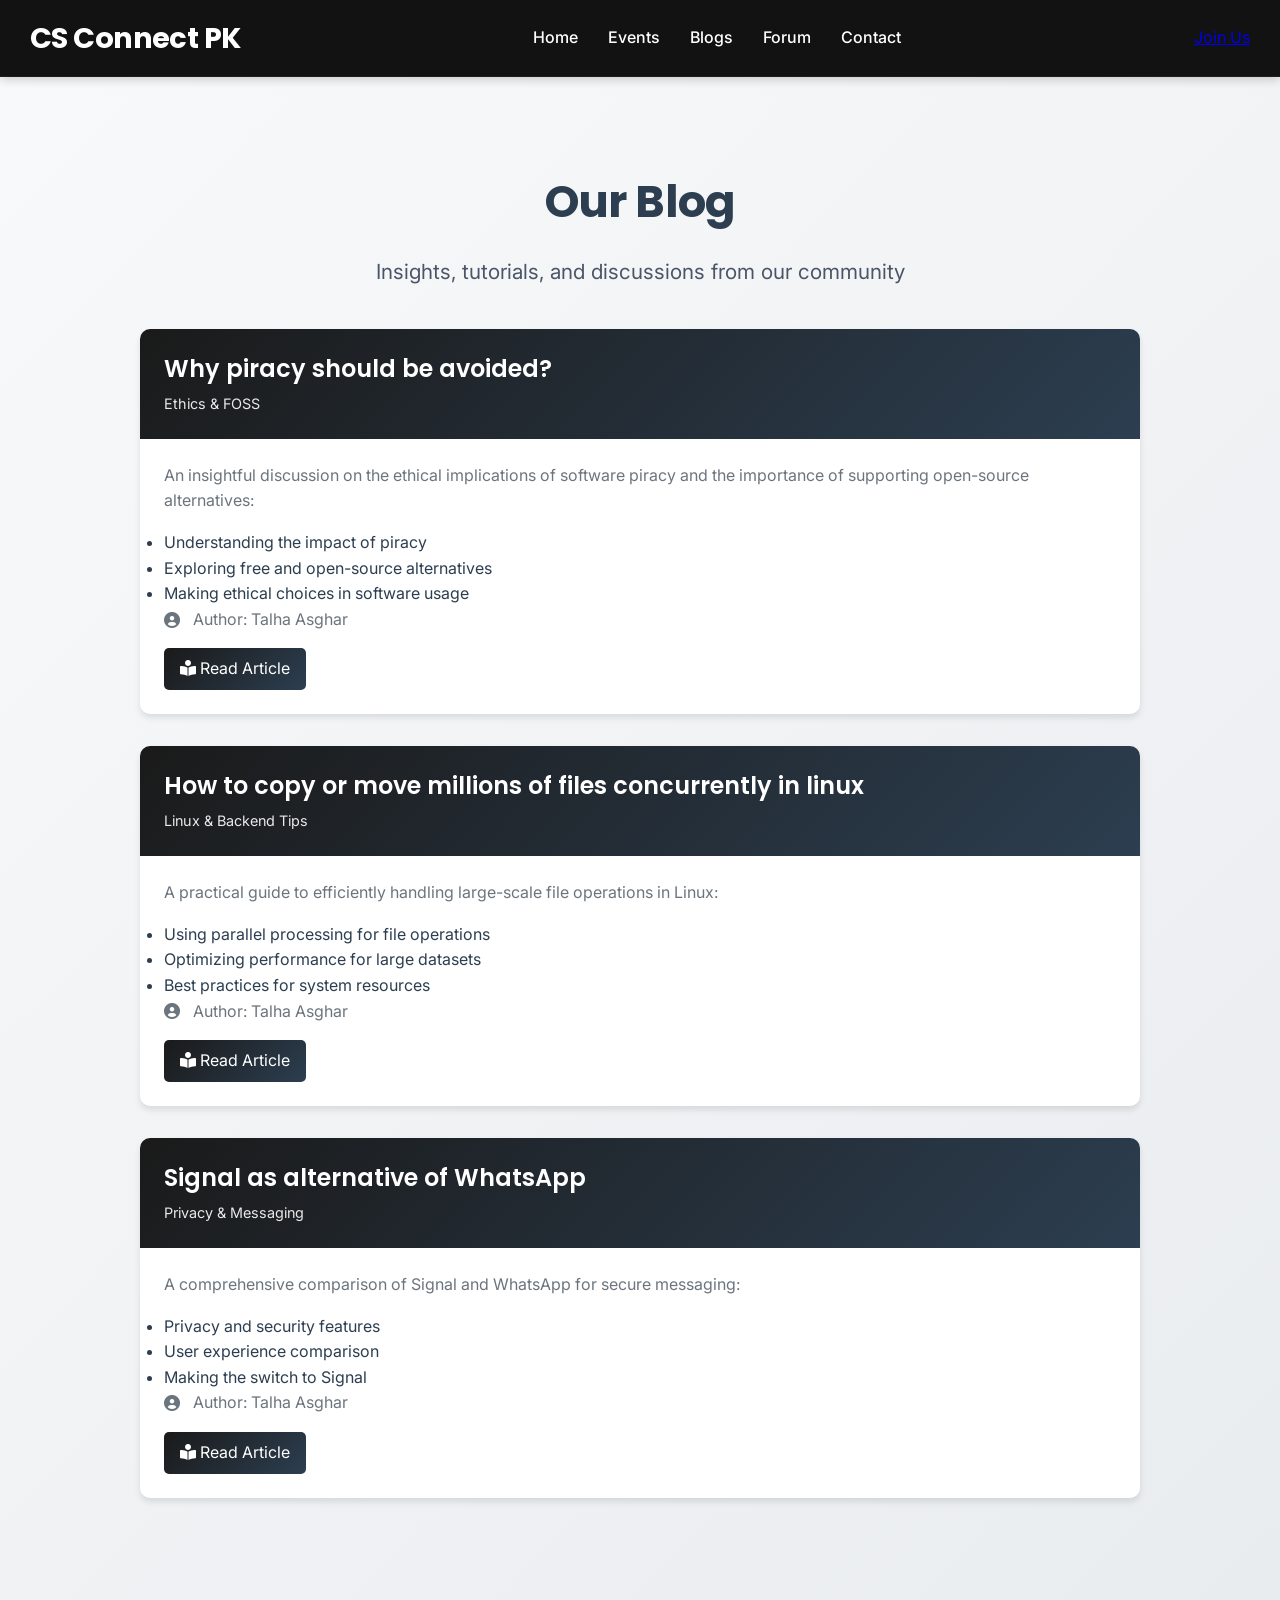
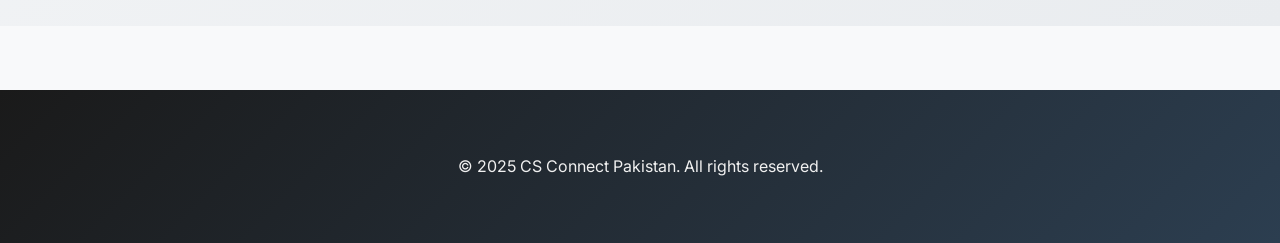
==== blogs.html @ b849b953 "Merge branch 'TahiraNawab123:main' into main" ====
<!DOCTYPE html>
<html lang="en">
<head>
    <meta charset="UTF-8">
    <meta name="viewport" content="width=device-width, initial-scale=1.0">
    <title>Blogs | csconnect.pk</title>
    <link rel="stylesheet" href="https://cdnjs.cloudflare.com/ajax/libs/font-awesome/6.0.0/css/all.min.css">
    <link href="https://fonts.googleapis.com/css2?family=Inter:wght@400;500;600;700&family=Poppins:wght@500;600;700&display=swap" rel="stylesheet">
    <style>
        :root {
            --primary-color: #3498db;
            --primary-dark: #2980b9;
            --text-dark: #2c3e50;
            --text-light: #4a5568;
            --bg-light: #f8f9fa;
            --bg-white: #ffffff;
            --card-bg: #f8f9fa;
            --text-secondary: #6c757d;
        }

        * {
            margin: 0;
            padding: 0;
            box-sizing: border-box;
        }

        body {
            font-family: 'Inter', -apple-system, BlinkMacSystemFont, 'Segoe UI', Roboto, sans-serif;
            line-height: 1.6;
            color: var(--text-dark);
            background: var(--bg-light);
        }

        h1, h2, h3, h4, h5, h6 {
            font-family: 'Poppins', sans-serif;
            font-weight: 600;
            line-height: 1.3;
            color: var(--text-dark);
        }

        .nav-link {
            color: white !important;
            text-decoration: none;
            font-size: 1em;
            font-weight: 500;
            transition: color 0.3s;
            position: relative;
        }

        .nav-link::after {
            content: '';
            position: absolute;
            bottom: -4px;
            left: 0;
            width: 0;
            height: 2px;
            background: #6c757d;
            transition: width 0.3s ease;
        }

        .nav-link:hover::after {
            width: 100%;
        }

        .blog-post {
            background: white;
            border-radius: 10px;
            overflow: hidden;
            box-shadow: 0 4px 6px rgba(0, 0, 0, 0.1);
            transition: transform 0.3s ease;
            margin-bottom: 2rem;
        }

        .blog-post:hover {
            transform: translateY(-5px);
        }

        .blog-post-header {
            background: linear-gradient(135deg, #1a1a1a, #2c3e50);
            padding: 1.5rem;
            color: white;
        }

        .blog-post-title {
            font-size: 1.5rem;
            margin-bottom: 0.5rem;
            color: white;
        }

        .blog-post-meta {
            font-size: 0.9rem;
            opacity: 0.9;
            color: white;
        }

        .blog-post-content {
            padding: 1.5rem;
        }

        .blog-post-excerpt {
            color: var(--text-secondary);
            margin-bottom: 1rem;
        }

        .read-more {
            display: inline-block;
            padding: 0.5rem 1rem;
            background: linear-gradient(135deg, #1a1a1a, #2c3e50);
            color: white;
            text-decoration: none;
            border-radius: 5px;
            transition: transform 0.3s ease;
        }

        .read-more:hover {
            transform: translateX(5px);
            color: white;
        }

        .section-title {
            font-size: 2.8em;
            margin-bottom: 1.5rem;
            color: var(--text-dark);
            font-weight: 700;
            letter-spacing: -0.02em;
            text-align: center;
        }

        .section-subtitle {
            font-size: 1.3em;
            color: var(--text-light);
            max-width: 800px;
            margin: 0 auto 2.5rem;
            text-align: center;
        }

        footer {
            background: linear-gradient(135deg, #1a1a1a 0%, #2c3e50 100%);
            color: #f0f0f0;
            padding: 4rem 2rem;
            margin-top: 4rem;
        }
    </style>
</head>
<body>
    <nav style="display: flex; justify-content: space-between; align-items: center; padding: 15px 30px; background-color: #121212; color: white; box-shadow: 0 2px 10px rgba(0, 0, 0, 0.2); position: sticky; top: 0; z-index: 1000; border-bottom: 1px solid rgba(255, 255, 255, 0.05);">
        <div style="font-size: 1.8em; font-weight: 700; font-family: 'Poppins', sans-serif; letter-spacing: -0.02em;">CS Connect PK</div>
        <ul style="list-style: none; display: flex; margin: 0; padding: 0; font-family: 'Inter', sans-serif;">
            <li style="margin: 0 15px;"><a href="index.html" class="nav-link">Home</a></li>
            <li style="margin: 0 15px;"><a href="events.html" class="nav-link">Events</a></li>
            <li style="margin: 0 15px;"><a href="blogs.html" class="nav-link">Blogs</a></li>
            <li style="margin: 0 15px;"><a href="index.html#forum" class="nav-link">Forum</a></li>
            <li style="margin: 0 15px;"><a href="index.html#footer" class="nav-link">Contact</a></li>
        </ul>
        <a href="index.html#join" class="btn btn-primary">Join Us</a>
    </nav>

    <section style="padding: 6rem 2rem; background: linear-gradient(135deg, #f8f9fa 0%, #e9ecef 100%);">
        <div style="max-width: 1000px; margin: 0 auto;">
            <h2 class="section-title">Our Blog</h2>
            <p class="section-subtitle">Insights, tutorials, and discussions from our community</p>

            <!-- Blog Posts -->
            <div class="blog-post">
                <div class="blog-post-header">
                    <h4 class="blog-post-title">Why piracy should be avoided?</h4>
                    <p class="blog-post-meta">Ethics & FOSS</p>
                </div>
                <div class="blog-post-content">
                    <p class="blog-post-excerpt">An insightful discussion on the ethical implications of software piracy and the importance of supporting open-source alternatives:</p>
                    <ul>
                        <li>Understanding the impact of piracy</li>
                        <li>Exploring free and open-source alternatives</li>
                        <li>Making ethical choices in software usage</li>
                    </ul>
                    <div style="display: flex; align-items: center; gap: 0.8rem; margin-bottom: 1rem; color: var(--text-secondary);">
                        <i class="fas fa-user-circle"></i>
                        <span>Author: Talha Asghar</span>
                    </div>
                    <a href="#" class="read-more">
                        <i class="fas fa-book-reader"></i>
                        Read Article
                    </a>
                </div>
            </div>

            <div class="blog-post">
                <div class="blog-post-header">
                    <h4 class="blog-post-title">How to copy or move millions of files concurrently in linux</h4>
                    <p class="blog-post-meta">Linux & Backend Tips</p>
                </div>
                <div class="blog-post-content">
                    <p class="blog-post-excerpt">A practical guide to efficiently handling large-scale file operations in Linux:</p>
                    <ul>
                        <li>Using parallel processing for file operations</li>
                        <li>Optimizing performance for large datasets</li>
                        <li>Best practices for system resources</li>
                    </ul>
                    <div style="display: flex; align-items: center; gap: 0.8rem; margin-bottom: 1rem; color: var(--text-secondary);">
                        <i class="fas fa-user-circle"></i>
                        <span>Author: Talha Asghar</span>
                    </div>
                    <a href="#" class="read-more">
                        <i class="fas fa-book-reader"></i>
                        Read Article
                    </a>
                </div>
            </div>

            <div class="blog-post">
                <div class="blog-post-header">
                    <h4 class="blog-post-title">Signal as alternative of WhatsApp</h4>
                    <p class="blog-post-meta">Privacy & Messaging</p>
                </div>
                <div class="blog-post-content">
                    <p class="blog-post-excerpt">A comprehensive comparison of Signal and WhatsApp for secure messaging:</p>
                    <ul>
                        <li>Privacy and security features</li>
                        <li>User experience comparison</li>
                        <li>Making the switch to Signal</li>
                    </ul>
                    <div style="display: flex; align-items: center; gap: 0.8rem; margin-bottom: 1rem; color: var(--text-secondary);">
                        <i class="fas fa-user-circle"></i>
                        <span>Author: Talha Asghar</span>
                    </div>
                    <a href="#" class="read-more">
                        <i class="fas fa-book-reader"></i>
                        Read Article
                    </a>
                </div>
            </div>
        </div>
    </section>

    <footer>
        <div style="max-width: 1200px; margin: 0 auto; text-align: center;">
            <p>&copy; 2025 CS Connect Pakistan. All rights reserved.</p>
        </div>
    </footer>
</body>
</html>
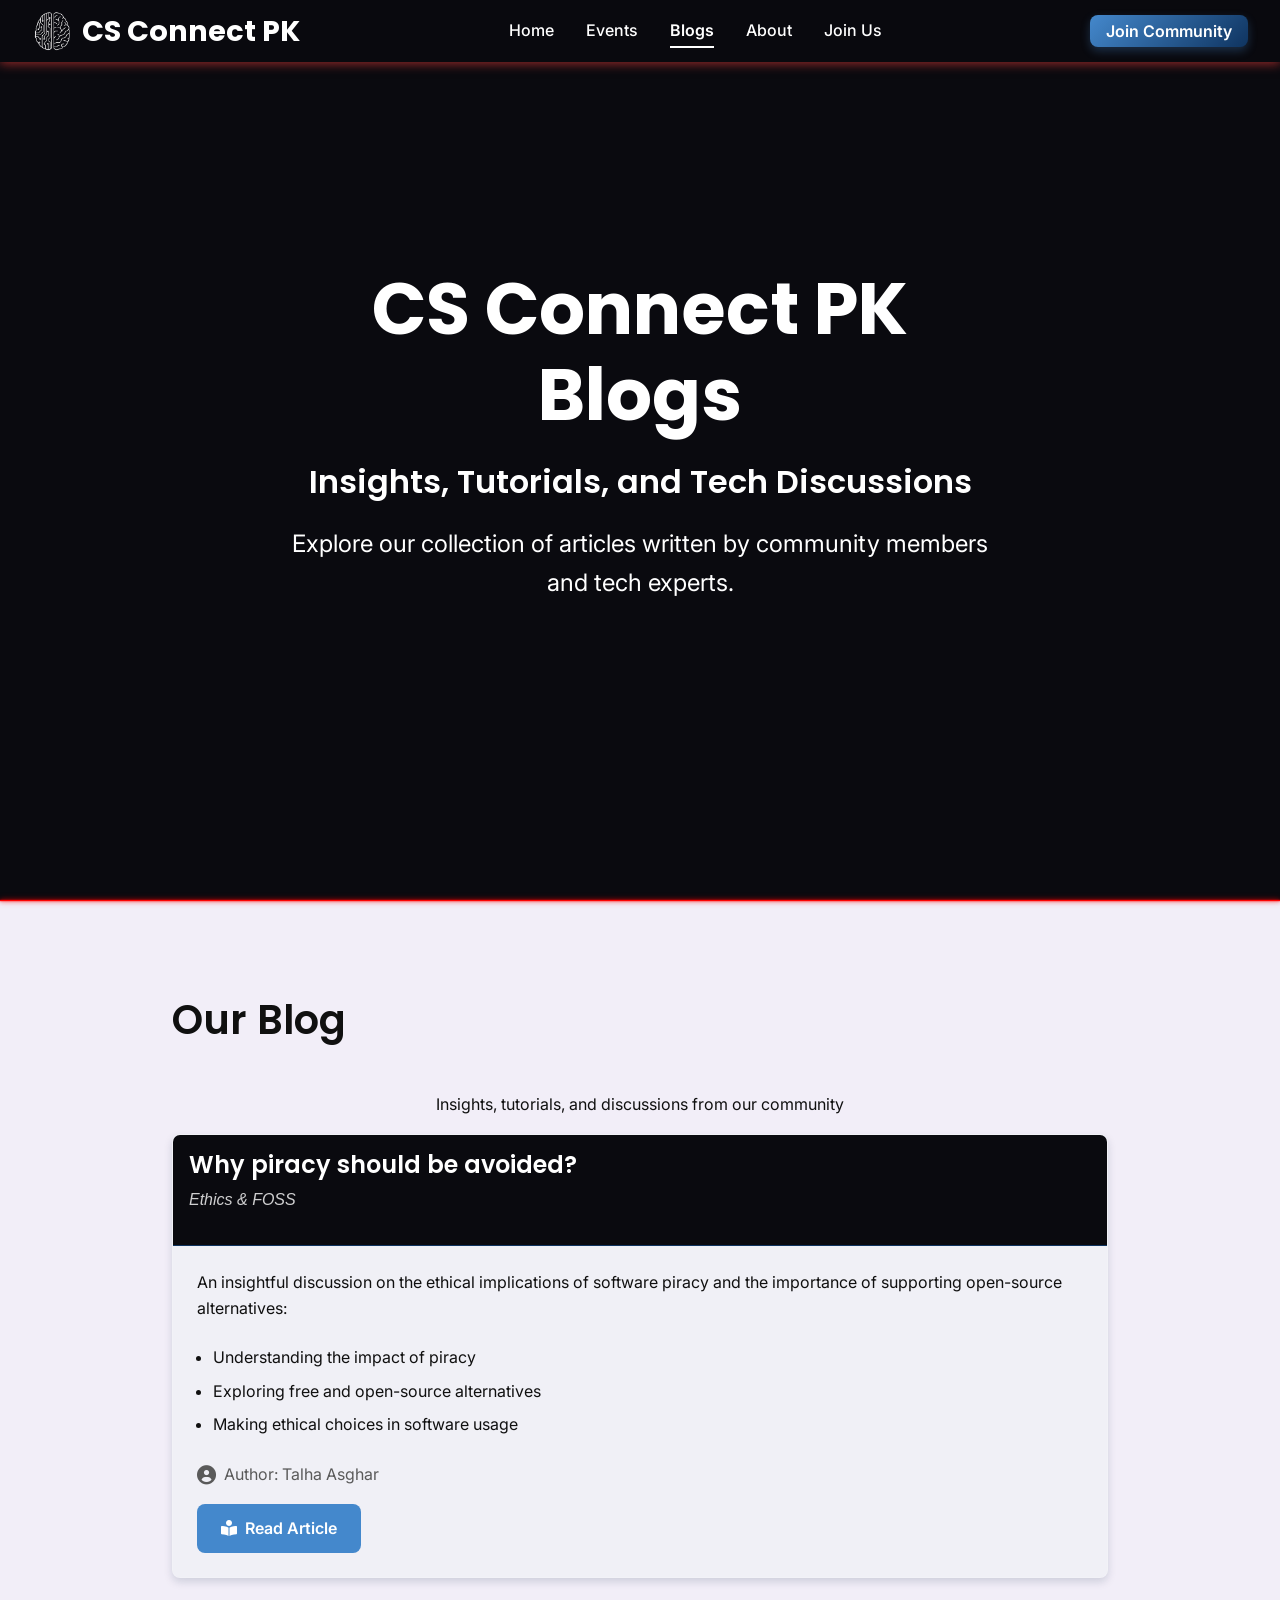
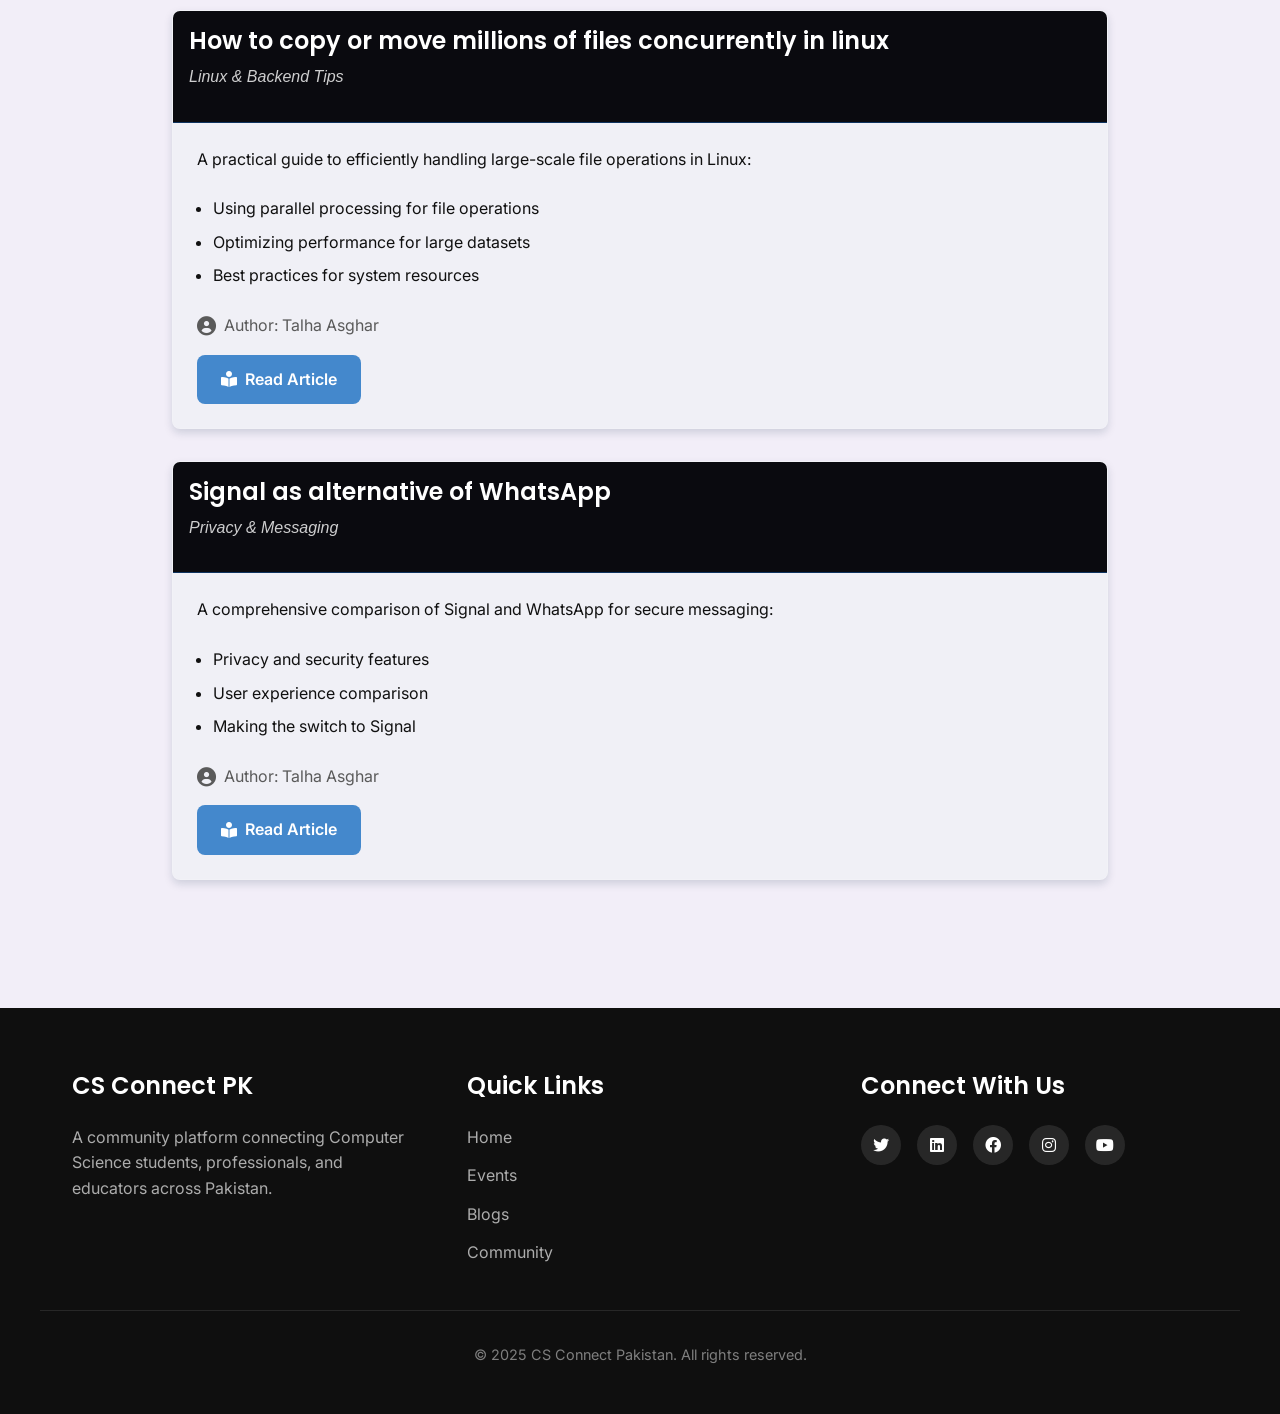
==== commit 005df25d: "Merge pull request #7 from higgsboson909/main Fix navbar styling" ====
--- a/blogs.html
+++ b/blogs.html
@@ -3,239 +3,171 @@
 <head>
     <meta charset="UTF-8">
     <meta name="viewport" content="width=device-width, initial-scale=1.0">
-    <title>Blogs | csconnect.pk</title>
+    <title>CS Connect PK - Blogs</title>
     <link rel="stylesheet" href="https://cdnjs.cloudflare.com/ajax/libs/font-awesome/6.0.0/css/all.min.css">
     <link href="https://fonts.googleapis.com/css2?family=Inter:wght@400;500;600;700&family=Poppins:wght@500;600;700&display=swap" rel="stylesheet">
-    <style>
-        :root {
-            --primary-color: #3498db;
-            --primary-dark: #2980b9;
-            --text-dark: #2c3e50;
-            --text-light: #4a5568;
-            --bg-light: #f8f9fa;
-            --bg-white: #ffffff;
-            --card-bg: #f8f9fa;
-            --text-secondary: #6c757d;
-        }
-
-        * {
-            margin: 0;
-            padding: 0;
-            box-sizing: border-box;
-        }
-
-        body {
-            font-family: 'Inter', -apple-system, BlinkMacSystemFont, 'Segoe UI', Roboto, sans-serif;
-            line-height: 1.6;
-            color: var(--text-dark);
-            background: var(--bg-light);
-        }
-
-        h1, h2, h3, h4, h5, h6 {
-            font-family: 'Poppins', sans-serif;
-            font-weight: 600;
-            line-height: 1.3;
-            color: var(--text-dark);
-        }
-
-        .nav-link {
-            color: white !important;
-            text-decoration: none;
-            font-size: 1em;
-            font-weight: 500;
-            transition: color 0.3s;
-            position: relative;
-        }
-
-        .nav-link::after {
-            content: '';
-            position: absolute;
-            bottom: -4px;
-            left: 0;
-            width: 0;
-            height: 2px;
-            background: #6c757d;
-            transition: width 0.3s ease;
-        }
-
-        .nav-link:hover::after {
-            width: 100%;
-        }
-
-        .blog-post {
-            background: white;
-            border-radius: 10px;
-            overflow: hidden;
-            box-shadow: 0 4px 6px rgba(0, 0, 0, 0.1);
-            transition: transform 0.3s ease;
-            margin-bottom: 2rem;
-        }
-
-        .blog-post:hover {
-            transform: translateY(-5px);
-        }
-
-        .blog-post-header {
-            background: linear-gradient(135deg, #1a1a1a, #2c3e50);
-            padding: 1.5rem;
-            color: white;
-        }
-
-        .blog-post-title {
-            font-size: 1.5rem;
-            margin-bottom: 0.5rem;
-            color: white;
-        }
-
-        .blog-post-meta {
-            font-size: 0.9rem;
-            opacity: 0.9;
-            color: white;
-        }
-
-        .blog-post-content {
-            padding: 1.5rem;
-        }
-
-        .blog-post-excerpt {
-            color: var(--text-secondary);
-            margin-bottom: 1rem;
-        }
-
-        .read-more {
-            display: inline-block;
-            padding: 0.5rem 1rem;
-            background: linear-gradient(135deg, #1a1a1a, #2c3e50);
-            color: white;
-            text-decoration: none;
-            border-radius: 5px;
-            transition: transform 0.3s ease;
-        }
-
-        .read-more:hover {
-            transform: translateX(5px);
-            color: white;
-        }
-
-        .section-title {
-            font-size: 2.8em;
-            margin-bottom: 1.5rem;
-            color: var(--text-dark);
-            font-weight: 700;
-            letter-spacing: -0.02em;
-            text-align: center;
-        }
-
-        .section-subtitle {
-            font-size: 1.3em;
-            color: var(--text-light);
-            max-width: 800px;
-            margin: 0 auto 2.5rem;
-            text-align: center;
-        }
-
-        footer {
-            background: linear-gradient(135deg, #1a1a1a 0%, #2c3e50 100%);
-            color: #f0f0f0;
-            padding: 4rem 2rem;
-            margin-top: 4rem;
-        }
-    </style>
+    <link rel="stylesheet" href="style.css">
+    <link rel="stylesheet" href="mesh-gradient.css">
+    <link rel="stylesheet" href="disco-lights.css">
+    <link rel="icon" href="./images/favicon.svg" type="image/svg+xml" sizes="256x256">
 </head>
 <body>
-    <nav style="display: flex; justify-content: space-between; align-items: center; padding: 15px 30px; background-color: #121212; color: white; box-shadow: 0 2px 10px rgba(0, 0, 0, 0.2); position: sticky; top: 0; z-index: 1000; border-bottom: 1px solid rgba(255, 255, 255, 0.05);">
-        <div style="font-size: 1.8em; font-weight: 700; font-family: 'Poppins', sans-serif; letter-spacing: -0.02em;">CS Connect PK</div>
-        <ul style="list-style: none; display: flex; margin: 0; padding: 0; font-family: 'Inter', sans-serif;">
-            <li style="margin: 0 15px;"><a href="index.html" class="nav-link">Home</a></li>
-            <li style="margin: 0 15px;"><a href="events.html" class="nav-link">Events</a></li>
-            <li style="margin: 0 15px;"><a href="blogs.html" class="nav-link">Blogs</a></li>
-            <li style="margin: 0 15px;"><a href="index.html#forum" class="nav-link">Forum</a></li>
-            <li style="margin: 0 15px;"><a href="index.html#footer" class="nav-link">Contact</a></li>
+    <nav>
+
+        <div class="logo-container">
+            <!-- Community Logo -->
+            <a href="index.html">
+                <img src="./images/logo.png" alt="CS Connect Logo" class="navbar-logo">
+            </a>
+            <!-- Community Name -->
+            <a href="index.html" class="site-title">CS Connect PK</a>
+        </div>
+        <ul>
+            <li><a href="index.html" class="nav-link">Home</a></li>
+            <li><a href="events.html" class="nav-link">Events</a></li>
+            <li><a href="blogs.html" class="nav-link active">Blogs</a></li>
+            <li><a href="index.html#about" class="nav-link scroll-link">About</a></li>
+            <li><a href="index.html#join" class="nav-link scroll-link">Join Us</a></li>
         </ul>
-        <a href="index.html#join" class="btn btn-primary">Join Us</a>
+        <a href="index.html#join" class="btn-primary scroll-link">Join Community</a>
+        <div class="mobile-toggle" aria-label="Toggle navigation menu" role="button" tabindex="0">
+            <div class="bar"></div>
+            <div class="bar"></div>
+            <div class="bar"></div>
+        </div>
     </nav>
+    
+    <div class="mobile-menu">
+        <ul>
+            <li><a href="index.html" class="nav-link">Home</a></li>
+            <li><a href="events.html" class="nav-link">Events</a></li>
+            <li><a href="blogs.html" class="nav-link active">Blogs</a></li>
+            <li><a href="index.html#about" class="nav-link scroll-link">About</a></li>
+            <li><a href="index.html#join" class="nav-link scroll-link">Join Us</a></li>
+        </ul>
+        <a href="index.html#join" class="btn-primary scroll-link">Join Community</a>
+    </div>
 
-    <section style="padding: 6rem 2rem; background: linear-gradient(135deg, #f8f9fa 0%, #e9ecef 100%);">
-        <div style="max-width: 1000px; margin: 0 auto;">
-            <h2 class="section-title">Our Blog</h2>
-            <p class="section-subtitle">Insights, tutorials, and discussions from our community</p>
+    <header class="hero animated-bg-container">
+        <div class="hero-content animated-content">
+            <h1 class="hero-title">CS Connect PK Blogs</h1>
+            <h2 class="hero-subtitle">Insights, Tutorials, and Tech Discussions</h2>
+            <p class="hero-text">Explore our collection of articles written by community members and tech experts.</p>
+        </div>
+    </header>
 
-            <!-- Blog Posts -->
-            <div class="blog-post">
-                <div class="blog-post-header">
-                    <h4 class="blog-post-title">Why piracy should be avoided?</h4>
-                    <p class="blog-post-meta">Ethics & FOSS</p>
+    <main>
+        <section class="blog-section">
+            <div class="section-container">
+                <h2 class="section-title text-center">Our Blog</h2>
+                <p class="section-subtitle text-center">Insights, tutorials, and discussions from our community</p>
+
+                <!-- Blog Posts -->
+                <div class="blog-post">
+                    <div class="blog-post-header">
+                        <h4 class="blog-post-title">Why piracy should be avoided?</h4>
+                        <p class="blog-post-meta">Ethics & FOSS</p>
+                    </div>
+                    <div class="blog-post-content">
+                        <p class="blog-post-excerpt">An insightful discussion on the ethical implications of software piracy and the importance of supporting open-source alternatives:</p>
+                        <ul>
+                            <li>Understanding the impact of piracy</li>
+                            <li>Exploring free and open-source alternatives</li>
+                            <li>Making ethical choices in software usage</li>
+                        </ul>
+                        <div class="blog-author">
+                            <i class="fas fa-user-circle"></i>
+                            <span>Author: Talha Asghar</span>
+                        </div>
+                        <a href="#" class="read-more">
+                            <i class="fas fa-book-reader"></i>
+                            Read Article
+                        </a>
+                    </div>
                 </div>
-                <div class="blog-post-content">
-                    <p class="blog-post-excerpt">An insightful discussion on the ethical implications of software piracy and the importance of supporting open-source alternatives:</p>
-                    <ul>
-                        <li>Understanding the impact of piracy</li>
-                        <li>Exploring free and open-source alternatives</li>
-                        <li>Making ethical choices in software usage</li>
-                    </ul>
-                    <div style="display: flex; align-items: center; gap: 0.8rem; margin-bottom: 1rem; color: var(--text-secondary);">
-                        <i class="fas fa-user-circle"></i>
-                        <span>Author: Talha Asghar</span>
+
+                <div class="blog-post">
+                    <div class="blog-post-header">
+                        <h4 class="blog-post-title">How to copy or move millions of files concurrently in linux</h4>
+                        <p class="blog-post-meta">Linux & Backend Tips</p>
                     </div>
-                    <a href="#" class="read-more">
-                        <i class="fas fa-book-reader"></i>
-                        Read Article
-                    </a>
+                    <div class="blog-post-content">
+                        <p class="blog-post-excerpt">A practical guide to efficiently handling large-scale file operations in Linux:</p>
+                        <ul>
+                            <li>Using parallel processing for file operations</li>
+                            <li>Optimizing performance for large datasets</li>
+                            <li>Best practices for system resources</li>
+                        </ul>
+                        <div class="blog-author">
+                            <i class="fas fa-user-circle"></i>
+                            <span>Author: Talha Asghar</span>
+                        </div>
+                        <a href="#" class="read-more">
+                            <i class="fas fa-book-reader"></i>
+                            Read Article
+                        </a>
+                    </div>
+                </div>
+
+                <div class="blog-post">
+                    <div class="blog-post-header">
+                        <h4 class="blog-post-title">Signal as alternative of WhatsApp</h4>
+                        <p class="blog-post-meta">Privacy & Messaging</p>
+                    </div>
+                    <div class="blog-post-content">
+                        <p class="blog-post-excerpt">A comprehensive comparison of Signal and WhatsApp for secure messaging:</p>
+                        <ul>
+                            <li>Privacy and security features</li>
+                            <li>User experience comparison</li>
+                            <li>Making the switch to Signal</li>
+                        </ul>
+                        <div class="blog-author">
+                            <i class="fas fa-user-circle"></i>
+                            <span>Author: Talha Asghar</span>
+                        </div>
+                        <a href="#" class="read-more">
+                            <i class="fas fa-book-reader"></i>
+                            Read Article
+                        </a>
+                    </div>
                 </div>
             </div>
-
-            <div class="blog-post">
-                <div class="blog-post-header">
-                    <h4 class="blog-post-title">How to copy or move millions of files concurrently in linux</h4>
-                    <p class="blog-post-meta">Linux & Backend Tips</p>
-                </div>
-                <div class="blog-post-content">
-                    <p class="blog-post-excerpt">A practical guide to efficiently handling large-scale file operations in Linux:</p>
-                    <ul>
-                        <li>Using parallel processing for file operations</li>
-                        <li>Optimizing performance for large datasets</li>
-                        <li>Best practices for system resources</li>
-                    </ul>
-                    <div style="display: flex; align-items: center; gap: 0.8rem; margin-bottom: 1rem; color: var(--text-secondary);">
-                        <i class="fas fa-user-circle"></i>
-                        <span>Author: Talha Asghar</span>
-                    </div>
-                    <a href="#" class="read-more">
-                        <i class="fas fa-book-reader"></i>
-                        Read Article
-                    </a>
-                </div>
+        </section>
+    </main>
+    
+    <footer id="footer">
+        <div class="footer-container">
+            <div class="footer-section">
+                <h3 class="footer-title">CS Connect PK</h3>
+                <p class="footer-text">A community platform connecting Computer Science students, professionals, and educators across Pakistan.</p>
             </div>
-
-            <div class="blog-post">
-                <div class="blog-post-header">
-                    <h4 class="blog-post-title">Signal as alternative of WhatsApp</h4>
-                    <p class="blog-post-meta">Privacy & Messaging</p>
-                </div>
-                <div class="blog-post-content">
-                    <p class="blog-post-excerpt">A comprehensive comparison of Signal and WhatsApp for secure messaging:</p>
-                    <ul>
-                        <li>Privacy and security features</li>
-                        <li>User experience comparison</li>
-                        <li>Making the switch to Signal</li>
-                    </ul>
-                    <div style="display: flex; align-items: center; gap: 0.8rem; margin-bottom: 1rem; color: var(--text-secondary);">
-                        <i class="fas fa-user-circle"></i>
-                        <span>Author: Talha Asghar</span>
-                    </div>
-                    <a href="#" class="read-more">
-                        <i class="fas fa-book-reader"></i>
-                        Read Article
-                    </a>
+            <div class="footer-section">
+                <h3 class="footer-title">Quick Links</h3>
+                <ul class="footer-links">
+                    <li><a href="index.html" class="footer-link">Home</a></li>
+                    <li><a href="events.html" class="footer-link">Events</a></li>
+                    <li><a href="blogs.html" class="footer-link">Blogs</a></li>
+                    <li><a href="#forum" class="footer-link">Community</a></li>
+                </ul>
+            </div>
+            <div class="footer-section">
+                <h3 class="footer-title">Connect With Us</h3>
+                <div class="social-links">
+                    <a href="https://twitter.com/csconnectpk" class="social-link"><i class="fab fa-twitter"></i></a>
+                    <a href="https://www.linkedin.com/company/csconnectpk" class="social-link"><i class="fab fa-linkedin"></i></a>
+                    <a href="https://www.facebook.com/csconnectpk" class="social-link"><i class="fab fa-facebook"></i></a>
+                    <a href="https://www.instagram.com/csconnectpk" class="social-link"><i class="fab fa-instagram"></i></a>
+                    <a href="https://www.youtube.com/csconnectpk" class="social-link"><i class="fab fa-youtube"></i></a>
                 </div>
             </div>
         </div>
-    </section>
-
-    <footer>
-        <div style="max-width: 1200px; margin: 0 auto; text-align: center;">
-            <p>&copy; 2025 CS Connect Pakistan. All rights reserved.</p>
+        <div class="footer-bottom">
+            <p class="copyright">&copy; 2025 CS Connect Pakistan. All rights reserved.</p>
         </div>
     </footer>
+
+    <script src="script.js"></script>
+    <script src="mesh-gradient.js"></script>
+    <script src="disco-lights.js"></script>
 </body>
-</html> +</html>
--- a/style.css
+++ b/style.css
@@ -0,0 +1,1192 @@
+/*
+=================================
+    CS Connect PK Main Stylesheet
+    Author: CS Connect PK Team
+    Version: 1.0
+=================================
+*/
+
+/* ===== CSS Variables ===== */
+:root {
+    /* Colors */
+    --primary: #4488cc;          /* Deep Dark Blue */
+    --primary-dark: #376ea1;     /* Darker Blue */
+    --secondary: #cb97f0;        /* Deep Purple */
+    --bg-dark: #534747;          /* Very Dark Grey */
+    --bg-darker: #121212;        /* Deeper dark background */
+    --bg-light: #f0f0f6;         /* Soft blue-tinted light grey - easier on the eyes */
+    --bg-white: #e8e8ee;         /* Off-white with slight blue tint to reduce eye strain */
+    --light-lavender-bg: #f2eef8; /* Softer lavender tint that's gentler on the eyes */
+    --nav-bg: #1a1a1a;           /* Dark navigation background */
+    --nav-footer-bg: #0f0f0f;    /* Very Dark Grey */
+    --text-light: #f0f0f0;       /* Light Grey/Off-White */
+    --text-dark: #101010;        /* Almost black text for readability */
+    --text-secondary: #5a5a5a;   /* Subtle grey for less important text */
+    --accent-blue: #4f8bc8;      /* Deep Dark Blue */
+    --accent-purple: #9e62ca;    /* Deep Purple */
+    --accent-pink: #8a56ac;      /* Lighter purple tone */
+    --accent-yellow: #002244;    /* Changed to dark blue */
+    --accent-orange: #387dbe;    /* Darker blue */
+    --accent-green: #a950e9;     /* Changed to purple */
+    --accent-gray: #535151;      /* Subtle grey */
+    --gradient-primary: linear-gradient(90deg, var(--primary) 0%, var(--secondary) 100%); /* Blue to Purple gradient */
+    --gradient-dark: linear-gradient(135deg, var(--bg-dark) 0%, var(--bg-darker) 100%);
+    --purple-gradient: linear-gradient(to right, #8140af, #053e76); /* Deep Purple to Dark Blue Gradient */
+    
+    /* Typography */
+    --font-primary: 'Inter', sans-serif;
+    --font-heading: 'Poppins', sans-serif;
+    
+    /* Spacing */
+    --spacing-xs: 0.5rem;
+    --spacing-sm: 1rem;
+    --spacing-md: 2rem;
+    --spacing-lg: 4rem;
+    --spacing-xl: 8rem;
+    
+    /* Borders */
+    --border-radius-sm: 0.25rem;
+    --border-radius-md: 0.5rem;
+    --border-radius-lg: 1rem;
+    --border-radius-xl: 2rem;
+    
+    /* Shadows */
+    --shadow-sm: 0 2px 4px rgba(0, 34, 68, 0.1);
+    --shadow-md: 0 4px 8px rgba(0, 34, 68, 0.15);
+    --shadow-lg: 0 8px 16px rgba(0, 34, 68, 0.2);
+    --shadow-xl: 0 16px 32px rgba(0, 34, 68, 0.25);
+}
+
+/* ===== Reset & Base Styles ===== */
+* {
+    margin: 0;
+    padding: 0;
+    box-sizing: border-box;
+}
+
+html {
+    scroll-behavior: smooth;
+}
+
+body {
+    font-family: var(--font-primary);
+    line-height: 1.6;
+    color: var(--text-dark);
+    background-color: var(--bg-light);
+    overflow-x: hidden;
+}
+
+img {
+    max-width: 100%;
+    height: auto;
+}
+
+ul, ol {
+    list-style: none;
+}
+
+a {
+    text-decoration: none;
+    color: inherit;
+    transition: color 0.3s ease;
+}
+
+/* ===== Typography ===== */
+h1, h2, h3, h4, h5, h6 {
+    font-family: var(--font-heading);
+    line-height: 1.2;
+    font-weight: 600;
+    margin-bottom: 1rem;
+}
+
+h1 {
+    font-size: 3rem;
+}
+
+h2 {
+    font-size: 2.5rem;
+}
+
+h3 {
+    font-size: 2rem;
+}
+
+h4 {
+    font-size: 1.5rem;
+}
+
+p {
+    margin-bottom: 1rem;
+}
+
+.text-center {
+    text-align: center;
+}
+
+/* ===== Buttons ===== */
+.btn-primary, .btn-secondary {
+    display: inline-flex;
+    align-items: center;
+    justify-content: center;
+    padding: 0.75rem 1.5rem;
+    border-radius: var(--border-radius-md);
+    font-weight: 600;
+    cursor: pointer;
+    transition: all 0.3s ease;
+    border: none;
+    gap: 0.5rem;
+    text-align: center;
+    line-height: 1;
+}
+
+.btn-primary {
+    background: linear-gradient(135deg, var(--primary) 0%, var(--accent-blue) 100%);
+    color: white;
+    border-radius: var(--border-radius-md);
+    box-shadow: 0 4px 10px rgba(68, 136, 204, 0.3);
+    position: relative;
+    overflow: hidden;
+    z-index: 1;
+}
+
+.btn-primary::before {
+    content: '';
+    position: absolute;
+    top: 0;
+    left: 0;
+    width: 100%;
+    height: 100%;
+    background: linear-gradient(135deg, var(--accent-blue) 0%, var(--secondary) 100%);
+    z-index: -1;
+    opacity: 0;
+    transition: opacity 0.3s ease;
+}
+
+.btn-primary:hover {
+    background: none;
+    transform: translateY(-3px);
+    box-shadow: 0 6px 15px rgba(68, 136, 204, 0.4);
+}
+
+.btn-primary:hover::before {
+    opacity: 1;
+}
+
+.btn-secondary {
+    background: transparent;
+    color: var(--primary);
+    border: 2px solid var(--primary);
+}
+
+.btn-secondary:hover {
+    background: rgba(5, 69, 134, 0.1);
+    transform: translateY(-2px);
+    box-shadow: 0 4px 12px rgba(0, 34, 68, 0.15);
+}
+
+/* ===== Layout ===== */
+.section-container {
+    max-width: 1200px;
+    margin: 0 auto;
+    padding: 0 var(--spacing-md);
+}
+
+section {
+    padding: var(--spacing-lg) 0;
+}
+
+/* ===== Navigation ===== */
+nav {
+    display: flex;
+    justify-content: space-between;
+    align-items: center;
+    padding: 0.5rem 2rem;
+    background-color: var(--nav-footer-bg);
+    position: fixed;
+    top: 0;
+    left: 0;
+    right: 0;
+    z-index: 1000;
+    box-shadow: 0 2px 10px rgba(156, 42, 42, 0.93);
+    transition: padding 0.3s ease, background-color 0.3s ease, box-shadow 0.3s ease;
+}
+
+nav.scrolled {
+    padding: 0.4rem 2rem;
+    background-color: rgba(26, 26, 26, 0.95);
+    box-shadow: 0 4px 20px rgba(0, 0, 0, 0.15);
+}
+
+/* Logo + Site Title Section */
+nav .logo-container {
+    display: flex;
+    align-items: center;
+}
+
+nav .navbar-logo {
+    height: 40px; /* Increased from 40px */
+    width: auto;
+    margin-right: 10px;
+    vertical-align: middle;
+    display: inline-block;
+}
+
+nav .site-title {
+    font-family: var(--font-heading);
+    font-weight: 700;
+    font-size: 1.8rem;
+    color: var(--text-light);
+    transition: all 0.3s ease;
+    display: inline-block;
+    vertical-align: middle;
+}
+
+nav a {
+    display: flex;
+    align-items: center;
+}
+
+nav ul {
+    display: flex;
+    gap: 2rem;
+}
+
+nav ul li a {
+    color: var(--text-light);
+    position: relative;
+    font-weight: 500;
+}
+
+nav ul li a.active {
+    font-weight: 600;
+}
+
+nav ul li a.active::after {
+    width: 100%;
+}
+
+nav ul li a:hover {
+    color: var(--secondary);
+}
+
+nav ul li a::after {
+    content: '';
+    position: absolute;
+    bottom: -4px;
+    left: 0;
+    width: 0;
+    height: 2px;
+    background-color: white;
+    transition: width 0.3s ease;
+}
+
+nav ul li a:hover::after {
+    width: 100%;
+}
+
+/* Button */
+nav .btn-primary {
+    padding: 0.5rem 1rem;
+}
+
+nav .btn-primary {
+    padding: 0.5rem 1rem;
+}
+
+nav .btn-primary i {
+    margin-right: 0.5rem;
+}
+
+/* ===== Hero Section ===== */
+.hero {
+    background: var(--purple-gradient);
+    min-height: 90vh;
+    display: flex;
+    align-items: center;
+    justify-content: center;
+    padding: 0 2rem;
+    position: relative;
+    overflow: hidden;
+}
+
+.hero-content {
+    max-width: 800px;
+    text-align: center;
+    z-index: 2;
+    position: relative;
+}
+
+.hero-title {
+    font-size: 3.5rem;
+    color: var(--text-light);
+    margin-bottom: 1rem;
+    animation: fadeInUp 1s ease;
+    text-align: center;
+}
+
+.hero-subtitle {
+    font-size: 2rem;
+    color: var(--text-light);
+    margin-bottom: 1.5rem;
+    animation: fadeInUp 1s ease 0.2s backwards;
+    text-align: center;
+}
+
+.hero-text {
+    font-size: 1.2rem;
+    color: var(--text-light);
+    margin-bottom: 2rem;
+    animation: fadeInUp 1s ease 0.4s backwards;
+    text-align: center;
+}
+
+.hero-buttons {
+    display: flex;
+    gap: 1rem;
+    justify-content: center;
+    animation: fadeInUp 1s ease 0.6s backwards;
+}
+
+/* Ensure animated content is properly centered */
+.animated-content {
+    width: 100%;
+    display: flex;
+    flex-direction: column;
+    align-items: center;
+    justify-content: center;
+    text-align: center;
+}
+
+/* ===== About Section ===== */
+.about-section {
+    background-color: var(--light-lavender-bg);
+    padding: var(--spacing-xl) 0;
+}
+
+.section-title {
+    font-size: 2.5rem;
+    margin-bottom: 3rem;
+    position: relative;
+    display: inline-block;
+    color: var(--text-dark);
+}
+
+.about-grid {
+    display: grid;
+    grid-template-columns: repeat(auto-fit, minmax(300px, 1fr));
+    gap: 2rem;
+    margin-top: 3rem;
+}
+
+.about-card {
+    background-color: var(--bg-light);
+    border-radius: var(--border-radius-md);
+    padding: 2rem;
+    text-align: center;
+    box-shadow: var(--shadow-md);
+    transition: transform 0.3s ease, box-shadow 0.3s ease;
+}
+
+.about-card:hover {
+    transform: translateY(-10px);
+    box-shadow: var(--shadow-lg);
+}
+
+.about-icon {
+    font-size: 3rem;
+    color: var(--primary);
+    margin-bottom: 1.5rem;
+}
+
+.about-card-title {
+    font-size: 1.5rem;
+    margin-bottom: 1rem;
+    color: var(--text-dark);
+}
+
+.about-card-text {
+    color: var(--text-secondary);
+}
+
+/* ===== Join Section ===== */
+.join-section {
+    background: var(--purple-gradient);
+    color: var(--text-light);
+    padding: var(--spacing-xl) 0;
+}
+
+.join-section .section-title {
+    color: var(--text-light);
+}
+
+.join-grid {
+    display: grid;
+    grid-template-columns: repeat(auto-fit, minmax(300px, 1fr));
+    gap: 2rem;
+    margin-top: 3rem;
+}
+
+.join-card {
+    background-color: rgba(255, 255, 255, 0.1);
+    border-radius: var(--border-radius-md);
+    padding: 2rem;
+    text-align: center;
+    box-shadow: var(--shadow-md);
+    backdrop-filter: blur(5px);
+    border: 1px solid rgba(255, 255, 255, 0.1);
+    transition: transform 0.3s ease, box-shadow 0.3s ease;
+}
+
+.join-card:hover {
+    transform: translateY(-10px);
+    box-shadow: var(--shadow-lg);
+}
+
+.join-icon {
+    font-size: 3rem;
+    margin-bottom: 1.5rem;
+}
+
+.join-card:nth-child(1) .join-icon {
+    color: #25D366;
+}
+
+.join-card:nth-child(2) .join-icon {
+    color: #5865F2;
+}
+
+.join-card-title {
+    font-size: 1.5rem;
+    margin-bottom: 1rem;
+    color: var(--text-light);
+}
+
+.join-card-text {
+    color: rgba(255, 255, 255, 0.8);
+    margin-bottom: 1.5rem;
+}
+
+/* ===== Forum Section ===== */
+.forum-section {
+    background-color: var(--bg-white);
+    padding: var(--spacing-xl) 0;
+}
+
+.forum-section .section-title {
+    color: var(--text-dark);
+}
+
+.forum-grid {
+    display: grid;
+    grid-template-columns: repeat(auto-fit, minmax(300px, 1fr));
+    gap: 2rem;
+    margin-top: 3rem;
+}
+
+.forum-card {
+    background-color: var(--bg-light);
+    border-radius: var(--border-radius-md);
+    padding: 2rem;
+    box-shadow: var(--shadow-md);
+    transition: transform 0.3s ease, box-shadow 0.3s ease;
+}
+
+.forum-card:hover {
+    transform: translateY(-10px);
+    box-shadow: var(--shadow-lg);
+}
+
+.forum-card-title {
+    font-size: 1.5rem;
+    margin-bottom: 1rem;
+    color: var(--text-dark);
+}
+
+.forum-card-text {
+    margin-bottom: 1.5rem;
+    color: var(--text-secondary);
+}
+
+.forum-features {
+    margin-bottom: 2rem;
+}
+
+.forum-features li {
+    margin-bottom: 0.8rem;
+}
+
+.feature-highlight {
+    background-color: rgba(0, 34, 68, 0.1);
+    padding: 0.3rem 0.8rem;
+    border-radius: 20px;
+    display: inline-block;
+    font-weight: 500;
+    color: var(--primary);
+}
+
+.event-features i {
+    color: var(--secondary);
+}
+.white-strip {
+    height: 50px; /* You can adjust the height as needed */
+    background-color: white;
+    width: 100%;
+  }
+  
+/* ===== Footer ===== */
+footer {
+    background: var(--nav-footer-bg);
+    color: var(--text-light);
+    padding: var(--spacing-lg) 0 var(--spacing-md);
+    position: relative;
+}
+
+.footer-container {
+    display: grid;
+    grid-template-columns: repeat(auto-fit, minmax(250px, 1fr));
+    gap: 3rem;
+    max-width: 1200px;
+    margin: 0 auto;
+    padding: 0 var(--spacing-md);
+}
+
+.footer-title {
+    font-size: 1.5rem;
+    margin-bottom: 1.5rem;
+    color: var(--text-light);
+}
+
+.footer-text {
+    color: rgba(240, 240, 240, 0.7);
+    line-height: 1.6;
+}
+
+.footer-links li {
+    margin-bottom: 0.8rem;
+}
+
+.footer-link {
+    color: rgba(240, 240, 240, 0.7);
+    transition: color 0.3s ease;
+}
+
+.footer-link:hover {
+    color: var(--primary);
+}
+
+.social-links {
+    display: flex;
+    gap: 1rem;
+}
+
+.social-link {
+    display: flex;
+    align-items: center;
+    justify-content: center;
+    width: 40px;
+    height: 40px;
+    border-radius: 50%;
+    background-color: rgba(255, 255, 255, 0.1);
+    color: var(--text-light);
+    transition: all 0.3s ease;
+}
+
+.social-link:hover {
+    background-color: var(--secondary);
+    transform: translateY(-5px);
+}
+
+.footer-bottom {
+    border-top: 1px solid rgba(255, 255, 255, 0.1);
+    padding-top: var(--spacing-md);
+    margin-top: var(--spacing-md);
+    text-align: center;
+    max-width: 1200px;
+    margin-left: auto;
+    margin-right: auto;
+}
+
+.copyright {
+    color: rgba(240, 240, 240, 0.5);
+    font-size: 0.9rem;
+}
+
+/* ===== Animations ===== */
+@keyframes fadeInUp {
+    from {
+        opacity: 0;
+        transform: translateY(20px);
+    }
+    to {
+        opacity: 1;
+        transform: translateY(0);
+    }
+}
+
+/* ===== Content Sections ===== */
+.events-section,
+.blogs-section,
+.blog-section {
+    padding: 6rem 2rem;
+    background: var(--light-lavender-bg);
+}
+
+.events-section .section-container,
+.blogs-section .section-container,
+.blog-section .section-container {
+    max-width: 1000px;
+}
+
+.events-section .section-title,
+.events-section .section-subtitle,
+.blogs-section .section-title,
+.blogs-section .section-subtitle,
+.blog-section .section-title,
+.blog-section .section-subtitle {
+    color: var(--text-dark);
+    text-align: center;
+}
+
+.events-subtitle {
+    font-size: 2em;
+    margin-bottom: 2rem;
+    color: var(--text-dark);
+    font-weight: 600;
+    text-align: center;
+}
+
+.upcoming-events {
+    margin: 4rem 0 2rem;
+    padding: 1rem 0;
+    background: linear-gradient(to right, rgba(94, 42, 132, 0.1), rgba(94, 42, 132, 0.3));
+    border-radius: var(--border-radius-md);
+}
+
+.event-card {
+    background-color: var(--bg-light);
+    border-radius: var(--border-radius-md);
+    margin-bottom: 2rem;
+    overflow: hidden;
+    box-shadow: var(--shadow-md);
+    border: 1px solid rgba(255, 255, 255, 0.1);
+    transition: transform 0.3s ease, box-shadow 0.3s ease;
+}
+
+.event-card:hover {
+    transform: translateY(-5px);
+    box-shadow: var(--shadow-lg);
+}
+
+.event-header {
+    background-color: var(--secondary);
+    padding: 1.5rem;
+    border-bottom: 1px solid rgba(94, 42, 132, 0.4);
+}
+
+.event-title {
+    color: var(--text-light);
+    margin-bottom: 0.5rem;
+}
+
+.event-meta {
+    color: rgba(255, 255, 255, 0.8);
+    font-style: italic;
+}
+
+.event-content {
+    padding: 1.5rem;
+    background-color: var(--bg-light);
+}
+
+.event-description {
+    color: var(--text-dark);
+    margin-bottom: 1.5rem;
+}
+
+.event-features li {
+    margin-bottom: 0.8rem;
+    display: flex;
+    align-items: center;
+    gap: 0.5rem;
+    color: var(--text-dark);
+}
+
+.event-features i {
+    color: var(--secondary);
+}
+
+.event-stats {
+    display: flex;
+        gap: 1rem;
+    justify-content: center;
+    margin-bottom: 1rem;
+}
+
+.event-stat {
+    padding: 0.5rem 1rem;
+    border-radius: 50px;
+    color: var(--text-dark);
+    font-size: 0.9em;
+    background-color: rgba(255, 255, 255, 0.9);
+    box-shadow: var(--shadow-sm);
+}
+
+.event-content .btn-primary {
+        width: 100%;
+    margin-top: 1.5rem;
+}
+
+.blog-grid {
+    display: grid;
+    grid-template-columns: repeat(auto-fill, minmax(300px, 1fr));
+    gap: 2rem;
+    margin-top: 3rem;
+}
+
+.blog-card {
+    background-color: var(--bg-light);
+    border-radius: var(--border-radius-md);
+    overflow: hidden;
+    box-shadow: var(--shadow-md);
+    border: 1px solid rgba(255, 255, 255, 0.1);
+    transition: transform 0.3s ease, box-shadow 0.3s ease;
+    display: flex;
+    flex-direction: column;
+    height: 100%;
+}
+
+.blog-card:hover {
+    transform: translateY(-10px);
+    box-shadow: var(--shadow-lg);
+}
+
+.blog-image {
+    height: 200px;
+    width: 100%;
+    overflow: hidden;
+}
+
+.blog-image img {
+    width: 100%;
+    height: 100%;
+    object-fit: cover;
+    transition: transform 0.5s ease;
+}
+
+.blog-card:hover .blog-image img {
+    transform: scale(1.1);
+}
+
+.blog-content {
+        padding: 1.5rem;
+    flex: 1;
+    display: flex;
+    flex-direction: column;
+    background-color: var(--bg-light);
+}
+
+.blog-category {
+    display: inline-block;
+    background-color: rgba(255, 255, 255, 0.9);
+    color: var(--primary);
+    padding: 0.3rem 0.8rem;
+    border-radius: 20px;
+    font-size: 0.8rem;
+    margin-bottom: 1rem;
+    box-shadow: var(--shadow-sm);
+    font-weight: 500;
+}
+
+.blog-title {
+    font-size: 1.5rem;
+    color: var(--text-dark);
+    margin-bottom: 1rem;
+}
+
+.blog-excerpt {
+    color: var(--text-secondary);
+    margin-bottom: 1.5rem;
+}
+
+.blog-meta {
+    margin-top: auto;
+    display: flex;
+    justify-content: space-between;
+    align-items: center;
+    padding-top: 1rem;
+    border-top: 1px solid rgba(0, 0, 0, 0.1);
+    color: var(--text-secondary);
+    font-size: 0.9rem;
+}
+
+.blog-author img {
+    width: 30px;
+    height: 30px;
+    border-radius: 50%;
+    margin-right: 0.5rem;
+}
+
+.blog-date {
+    display: flex;
+    align-items: center;
+    gap: 0.3rem;
+}
+
+/* ===== Blog Posts and Cards ===== */
+.blog-section .section-container {
+    max-width: 1000px;
+}
+
+    .blog-post {
+    background-color: var(--bg-light);
+    border-radius: var(--border-radius-md);
+    margin-bottom: 2rem;
+    overflow: hidden;
+    box-shadow: var(--shadow-md);
+    border: 1px solid rgba(255, 255, 255, 0.1);
+    transition: transform 0.3s ease, box-shadow 0.3s ease;
+}
+
+.blog-post:hover {
+    transform: translateY(-5px);
+    box-shadow: var(--shadow-lg);
+    }
+
+    .blog-post-header {
+    background-color: var(--secondary);
+    padding: 1.5rem;
+    border-bottom: 1px solid rgba(94, 42, 132, 0.4);
+    }
+
+    .blog-post-title {
+    color: var(--text-light);
+    margin-bottom: 0.5rem;
+}
+
+.blog-post-meta {
+    color: rgba(255, 255, 255, 0.8);
+    font-style: italic;
+    }
+
+    .blog-post-content {
+    padding: 1.5rem;
+    background-color: var(--bg-light);
+    }
+
+.blog-post-excerpt {
+    color: var(--text-dark);
+        margin-bottom: 1.5rem;
+    }
+
+.blog-post-content ul {
+    color: var(--text-dark);
+    margin-bottom: 1.5rem;
+    padding-left: 1rem;
+}
+
+.blog-post-content ul li {
+    margin-bottom: 0.5rem;
+    list-style: disc;
+}
+
+.blog-author {
+    display: flex;
+    align-items: center;
+    color: var(--text-secondary);
+    margin-bottom: 1rem;
+}
+
+.blog-author i {
+    margin-right: 0.5rem;
+    font-size: 1.2rem;
+}
+
+.read-more {
+    display: inline-flex;
+    align-items: center;
+        gap: 0.5rem;
+    padding: 0.75rem 1.5rem;
+    background-color: var(--primary);
+    color: white;
+    border-radius: var(--border-radius-md);
+    font-weight: 600;
+    transition: all 0.3s ease;
+}
+
+.read-more:hover {
+    background-color: var(--primary-dark);
+    transform: translateY(-2px);
+    box-shadow: 0 4px 12px rgba(0, 34, 68, 0.3);
+}
+
+/* ===== Mobile Styles ===== */
+.mobile-toggle {
+    display: none;
+    flex-direction: column;
+    cursor: pointer;
+    z-index: 1010;
+    margin-left: auto;
+    position: relative;
+}
+
+.bar {
+    width: 25px;
+    height: 3px;
+    background-color: var(--text-light) !important;
+    margin: 4px 0;
+    transition: 0.4s;
+    border-radius: 3px;
+}
+
+.mobile-menu {
+    display: none;
+    position: fixed;
+    top: 0;
+    left: 0;
+    width: 100%;
+    height: 100vh;
+    background-color: var(--nav-footer-bg);
+    z-index: 1000;
+    padding: 5rem 2rem 2rem;
+    flex-direction: column;
+    align-items: center;
+    justify-content: flex-start;
+    border-right: 1px solid rgba(0, 34, 68, 0.2);
+    overflow-y: auto;
+    transition: transform 0.3s ease-in-out, opacity 0.3s ease-in-out;
+    transform: translateX(-100%);
+    opacity: 0;
+}
+
+.mobile-menu.active {
+    transform: translateX(0);
+    display: flex;
+    opacity: 1;
+}
+
+.mobile-menu ul {
+    display: flex;
+    flex-direction: column;
+    align-items: center;
+    gap: 1.5rem;
+    margin-bottom: 2rem;
+        width: 100%;
+    }
+
+.mobile-menu ul li {
+        width: 100%;
+    text-align: center;
+}
+
+.mobile-menu ul li a {
+    font-size: 1.25rem;
+    color: var(--text-light);
+    font-weight: 600;
+    display: block;
+    padding: 0.75rem 0;
+    transition: all 0.3s ease;
+}
+
+.mobile-menu ul li a.active {
+    color: var(--secondary);
+    background-color: rgba(0, 34, 68, 0.1);
+    border-radius: var(--border-radius-md);
+}
+
+.mobile-menu ul li a:hover {
+    color: var(--secondary);
+    background-color: rgba(0, 34, 68, 0.1);
+    border-radius: var(--border-radius-md);
+}
+
+.mobile-menu .btn-primary {
+    width: 80%;
+    max-width: 200px;
+    margin-top: 1rem;
+}
+
+.no-scroll {
+    overflow: hidden;
+}
+
+/* Hamburger Animation */
+.mobile-toggle.active .bar:nth-child(1) {
+    transform: rotate(-45deg) translate(-5px, 6px);
+    background-color: var(--text-light) !important;
+}
+
+.mobile-toggle.active .bar:nth-child(2) {
+    opacity: 0;
+    background-color: var(--text-light) !important;
+}
+
+.mobile-toggle.active .bar:nth-child(3) {
+    transform: rotate(45deg) translate(-5px, -6px);
+    background-color: var(--text-light) !important;
+}
+
+/* Small devices (landscape phones, 576px and up) */
+@media (max-width: 768px) {
+    h1 {
+        font-size: 2.5rem;
+    }
+
+    h2 {
+        font-size: 2rem;
+    }
+
+    h3 {
+        font-size: 1.5rem;
+    }
+
+    .hero-title {
+        font-size: 2.2rem;
+    }
+
+    .hero-subtitle {
+        font-size: 1.3rem;
+    }
+    
+    .hero-text {
+        font-size: 1rem;
+    }
+
+    /* Main navigation */
+    nav {
+        padding: 0.75rem 1rem;
+    }
+
+    nav ul {
+        display: none;
+    }
+
+    nav .btn-primary {
+        display: none;
+    }
+
+    .mobile-toggle {
+        display: flex;
+    }
+
+    /* Layout adjustments */
+    .section-container {
+        padding: 0 1rem;
+    }
+
+    .about-grid, 
+    .join-grid, 
+    .forum-grid,
+    .blog-grid {
+        grid-template-columns: 1fr;
+    }
+
+    /* Hero section */
+    .hero {
+        padding: 0 1rem;
+        padding-top: 80px;
+    }
+
+    .hero-content {
+        padding: 2rem 0;
+    }
+
+    .hero-buttons {
+        flex-direction: column;
+        gap: 1rem;
+        width: 100%;
+    }
+
+    .hero-buttons .btn-primary,
+    .hero-buttons .btn-secondary {
+        width: 100%;
+    }
+
+    /* Event cards */
+    .event-card {
+        margin-bottom: 1.5rem;
+    }
+
+    .event-stats {
+        flex-wrap: wrap;
+    }
+
+    /* Footer layout */
+    .footer-container {
+        grid-template-columns: 1fr;
+        text-align: center;
+        gap: 2rem;
+    }
+
+    .social-links {
+        justify-content: center;
+    }
+
+    /* Special sections with top padding for fixed navbar */
+    .events-section, 
+    .blogs-section,
+    .blog-section {
+        padding-top: 5rem;
+        padding-bottom: 3rem;
+    }
+
+    /* Blog post adjustments */
+    .blog-post {
+        margin-bottom: 1.5rem;
+    }
+
+    .blog-post-header,
+    .blog-post-content {
+        padding: 1rem;
+    }
+}
+
+/* Medium devices (tablets, 768px and up) */
+@media (min-width: 769px) and (max-width: 992px) {
+    .about-grid,
+    .join-grid,
+    .forum-grid {
+        grid-template-columns: repeat(2, 1fr);
+    }
+
+    .hero {
+        padding-top: 80px;
+    }
+
+    /* Special sections with top padding for fixed navbar */
+    .events-section, 
+    .blogs-section,
+    .blog-section {
+        padding-top: 5rem;
+        padding-bottom: 4rem;
+    }
+
+    .section-container {
+        padding: 0 2rem;
+    }
+}
+
+/* Large devices (desktops, 992px and up) */
+@media (min-width: 993px) {
+    .mobile-toggle {
+        display: none;
+    }
+
+    .mobile-menu {
+        display: none !important;
+    }
+} 
+@media (max-width: 768px) {
+    
+   nav .navbar-logo {
+        height: 31px;
+   }
+
+    nav .site-title {
+        font-size: 1.4rem;
+    }
+
+    .bar {
+        width: 22px;
+        height: 2px;
+    }
+}
--- a/mesh-gradient.css
+++ b/mesh-gradient.css
@@ -0,0 +1,301 @@
+/**
+ * CS Connect PK - Mesh Gradient Animation and Dark Theme
+ */
+
+:root {
+    --dark-bg: #0a0a0f;
+    --dark-blue: #1a1a2e;
+    --deep-purple: #16213e;
+    --accent-blue: #0f3460;
+    --accent-purple: #533483;
+    --text-light: #ffffff;
+    --text-gray: #e0e0e0;
+}
+
+body {
+    background-color: var(--dark-bg);
+    color: var(--text-light);
+}
+
+/* Mesh Gradient Container */
+.mesh-gradient-container {
+    position: absolute;
+    top: 0;
+    left: 0;
+    width: 100%;
+    height: 100%;
+    z-index: 0;
+    overflow: hidden;
+    background-color: var(--dark-bg);
+}
+
+.mesh-gradient-canvas {
+    position: absolute;
+    top: 0;
+    left: 0;
+    width: 100%;
+    height: 100%;
+    opacity: 0.7;
+    mix-blend-mode: screen;
+}
+
+/* Hero Section */
+.hero {
+    position: relative;
+    height: 100vh;
+    width: 100vw;
+    display: flex;
+    align-items: center;
+    justify-content: center;
+    text-align: center;
+    color: var(--text-light);
+    background-color: var(--dark-bg);
+    padding: 4rem 2rem;
+    overflow: hidden;
+}
+
+.hero::before {
+    content: '';
+    position: absolute;
+    top: 0;
+    left: 0;
+    right: 0;
+    bottom: 0;
+    background-color: var(--dark-bg);
+    z-index: 1;
+}
+
+.hero-content {
+    position: relative;
+    z-index: 2;
+    max-width: 1200px;
+    margin: 0 auto;
+    padding: 2rem;
+    width: 100%;
+}
+
+.hero h1 {
+    font-size: 4.5rem;
+    margin-bottom: 1.5rem;
+    font-weight: 700;
+    line-height: 1.2;
+}
+
+.hero p {
+    font-size: 1.5rem;
+    margin-bottom: 2rem;
+    max-width: 800px;
+    margin-left: auto;
+    margin-right: auto;
+}
+
+/* Content Positioning */
+.hero-content {
+    position: relative;
+    z-index: 1;
+    text-align: center;
+    width: 100%;
+    max-width: 800px;
+}
+
+/* Dark Theme Enhancements */
+nav {
+    background-color: rgba(10, 10, 15, 0.95);
+    backdrop-filter: blur(10px);
+}
+
+/* Card Styling with Dark Theme */
+.blog-post-header, .event-header, .blog-card-header, .event-card-header {
+    background-color: var(--dark-bg);
+    border-bottom: 1px solid var(--accent-blue);
+    padding: 1rem;
+}
+
+.about-card {
+    background-color: #f5f5f5; /* Light grey background */
+    color: #000000; /* Black text */
+    border: 2px solid #000000; /* Black outline */
+    box-shadow: 0 4px 6px rgba(0, 0, 0, 0.1);
+}
+
+.join-card, .blog-card, .event-card {
+    background-color: var(--dark-blue);
+    border: 1px solid var(--accent-blue);
+    box-shadow: 0 4px 6px rgba(0, 0, 0, 0.1);
+}
+
+/* Blog Cards Special Styling */
+.blog-card {
+    position: relative;
+    background: var(--dark-blue);
+    border: 2px solid var(--dark-bg);
+    box-shadow: 0 4px 6px rgba(0, 0, 0, 0.2);
+    transition: all 0.3s ease;
+}
+
+.blog-card:hover {
+    border-color: var(--accent-blue);
+    box-shadow: 0 6px 12px rgba(0, 0, 0, 0.3);
+}
+
+.blog-card::before {
+    content: '';
+    position: absolute;
+    top: -2px;
+    left: -2px;
+    right: -2px;
+    bottom: -2px;
+    background: linear-gradient(45deg, var(--dark-bg), var(--dark-blue), var(--deep-purple), var(--dark-blue), var(--dark-bg));
+    z-index: -1;
+    border-radius: inherit;
+    animation: gradientBorder 3s ease infinite;
+}
+
+@keyframes gradientBorder {
+    0% {
+        background-position: 0% 50%;
+    }
+    50% {
+        background-position: 100% 50%;
+    }
+    100% {
+        background-position: 0% 50%;
+    }
+}
+
+.btn-primary {
+    background-color: var(--accent-blue);
+    color: var(--text-light);
+}
+
+.btn-secondary {
+    background-color: var(--accent-purple);
+    color: var(--text-light);
+}
+
+/* Section Dividers */
+.about-section, .blog-section, .events-section {
+    position: relative;
+}
+
+.about-section::before, 
+.blog-section::before, 
+.events-section::before {
+    content: '';
+    position: absolute;
+    top: 0;
+    left: 0;
+    width: 100%;
+    height: 1px; /* Thinner line for About section */
+    background: #fd0202;
+    box-shadow: 
+        0 0 1px #fd0202,
+        0 0 2px #fd0202,
+        0 0 4px #fd0202,
+        0 0 6px rgba(253, 2, 2, 0.8);
+    z-index: 10;
+}
+
+/* Join Section line */
+.join-section {
+    position: relative;
+}
+
+.join-section::before {
+    content: '';
+    position: absolute;
+    top: 0;
+    left: 0;
+    width: 100%;
+    height: 2px; /* Keeping Join section line thicker */
+    background: #fd0202;
+    box-shadow: 
+        0 0 1px #fd0202,
+        0 0 2px #fd0202,
+        0 0 4px #fd0202,
+        0 0 6px rgba(253, 2, 2, 0.8);
+    z-index: 10;
+}
+
+/* Join Section Dark Theme */
+.join-section {
+    background-color: var(--dark-bg);
+    color: var(--text-light);
+    position: relative;
+    overflow: hidden;
+}
+
+.join-section::after {
+    content: '';
+    position: absolute;
+    top: 0;
+    left: 0;
+    width: 100%;
+    height: 100%;
+    background: var(--dark-bg); /* Pure black background */
+    opacity: 1;
+    z-index: 0;
+}
+
+.join-section .section-container {
+    position: relative;
+    z-index: 1;
+}
+
+.join-section .section-title {
+    color: var(--text-light);
+}
+
+.join-card {
+    background-color: var(--dark-bg); /* Pure black background */
+    border: 1px solid var(--accent-blue);
+    backdrop-filter: blur(5px);
+}
+
+.join-card-title {
+    color: var(--text-light);
+}
+
+.join-card-text {
+    color: var(--text-light);
+}
+
+/* Mobile Optimizations */
+@media (max-width: 768px) {
+    .mesh-gradient-canvas {
+        opacity: 0.5;
+    }
+    
+    /* Hero text size adjustments for mobile */
+    .hero h1 {
+        font-size: 2.2rem;
+    }
+    
+    .hero p {
+        font-size: 1rem;
+    }
+    
+    .hero-title {
+        font-size: 2.3rem !important;
+    }
+    
+    .hero-subtitle {
+        font-size: 1.3rem !important;
+    }
+    
+    .hero-text {
+        font-size: 1rem !important;
+    }
+    nav .side-title {
+        font-size: 1.5rem;
+    }
+}
+/* Reduced Motion */
+@media (prefers-reduced-motion: reduce) {
+    .mesh-gradient-canvas {
+        animation: none;
+    }
+    .blog-card::before {
+        animation: none;
+    }
+} 
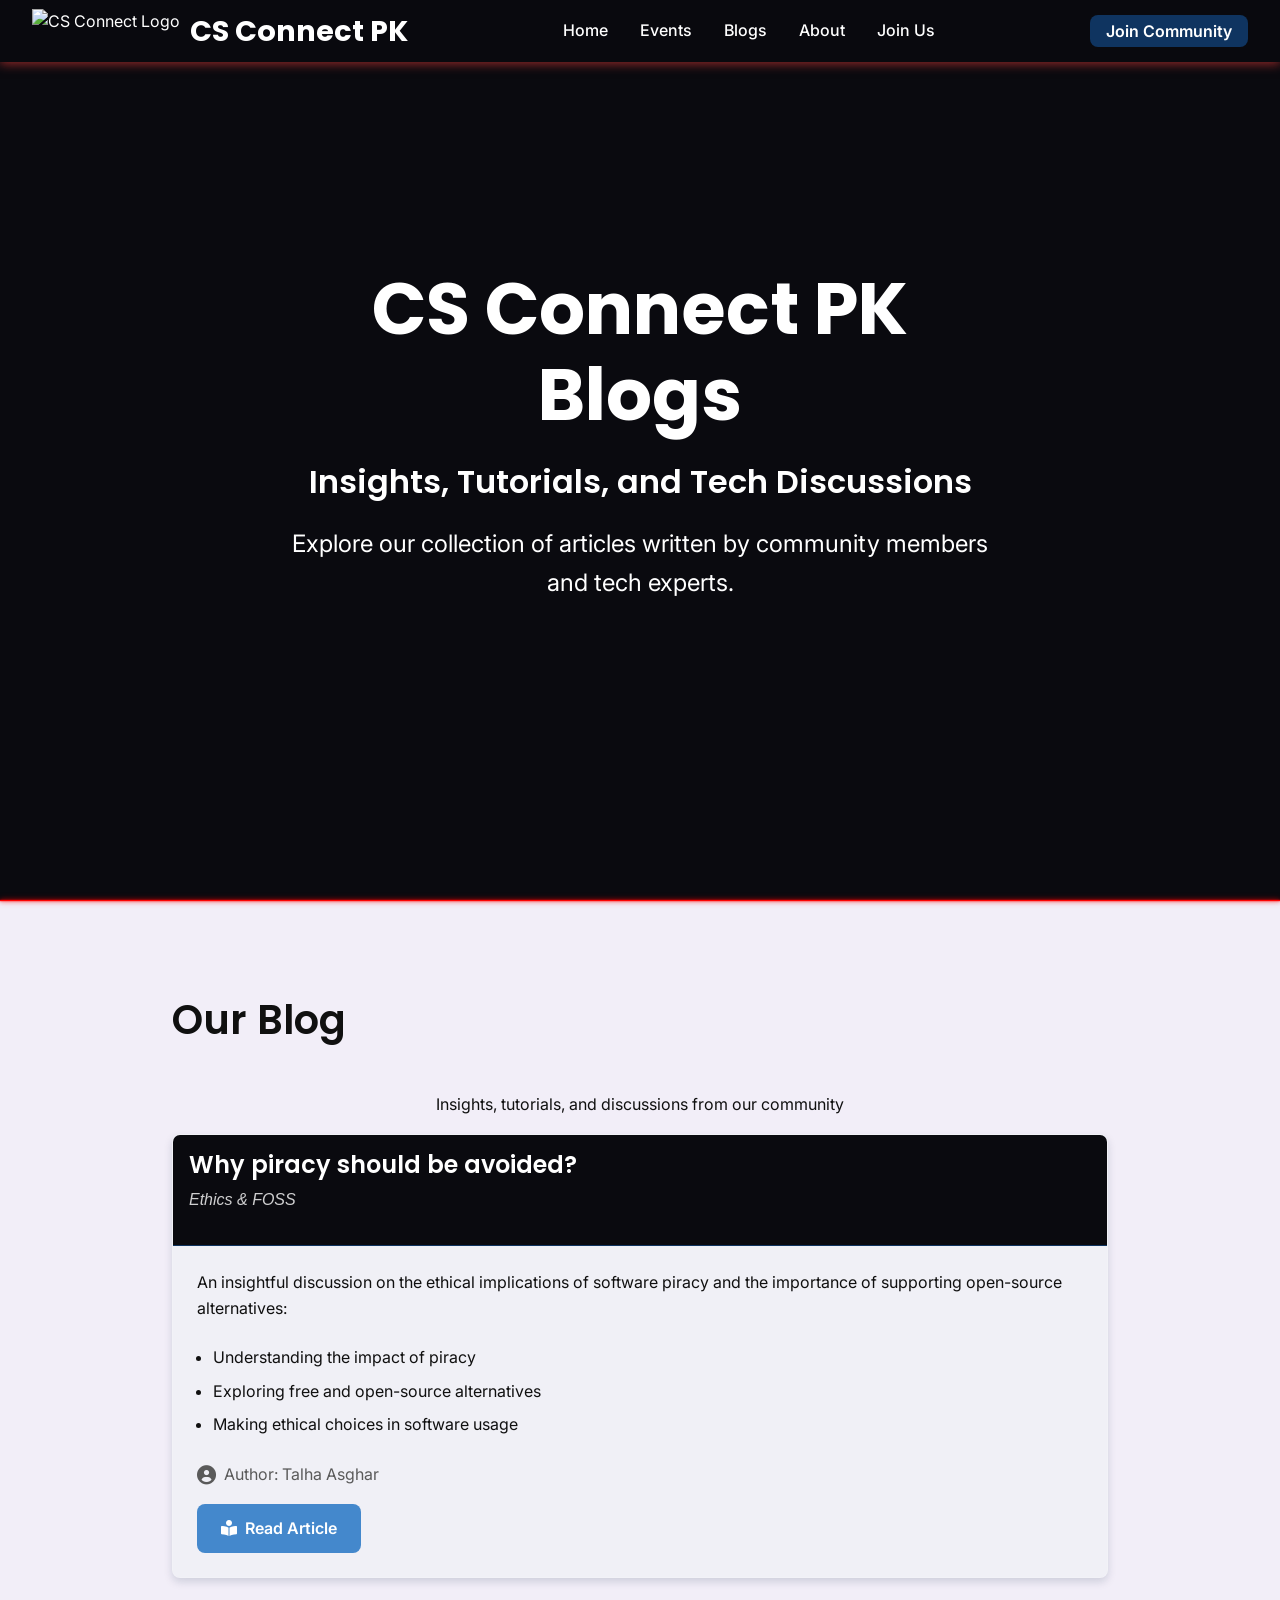
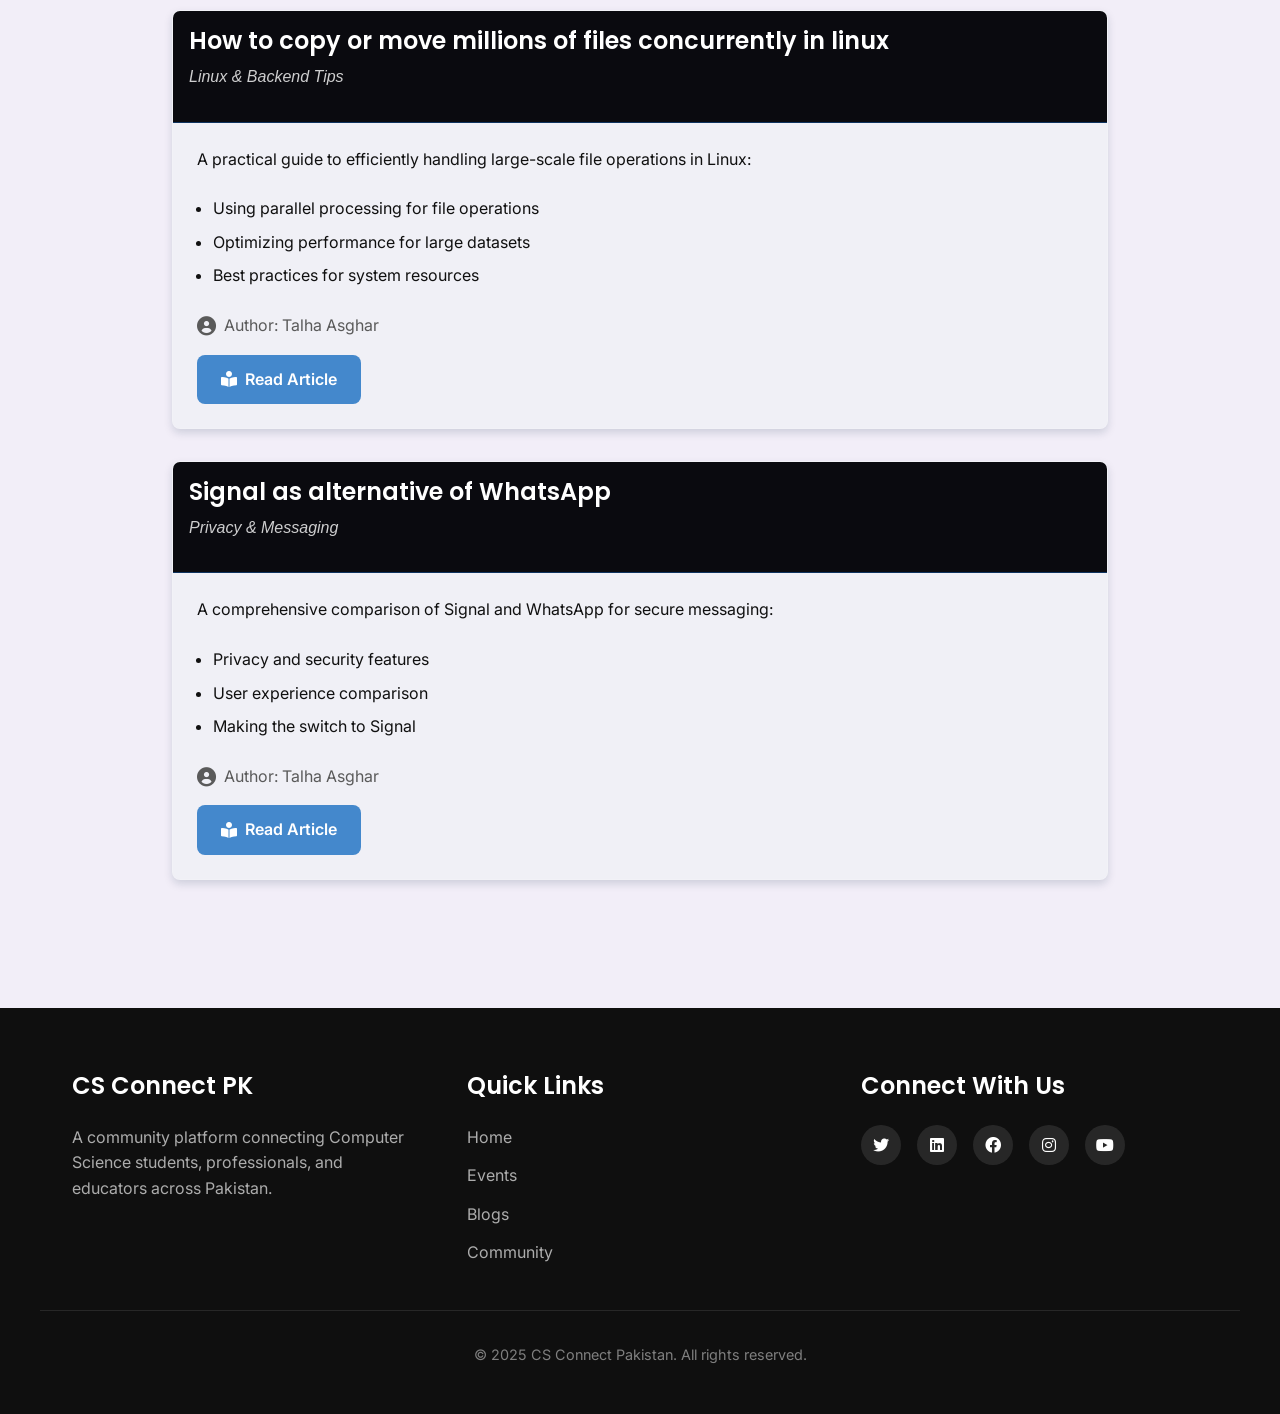
==== commit b95a03cc: "Revert "Fix navbar styling"" ====
--- a/blogs.html
+++ b/blogs.html
@@ -13,14 +13,11 @@
 </head>
 <body>
     <nav>
-
         <div class="logo-container">
             <!-- Community Logo -->
-            <a href="index.html">
-                <img src="./images/logo.png" alt="CS Connect Logo" class="navbar-logo">
-            </a>
+            <img src="./images/favicon.svg" alt="CS Connect Logo" class="navbar-logo">
             <!-- Community Name -->
-            <a href="index.html" class="site-title">CS Connect PK</a>
+            <a href="#" class="site-title">CS Connect PK</a>
         </div>
         <ul>
             <li><a href="index.html" class="nav-link">Home</a></li>
--- a/style.css
+++ b/style.css
@@ -140,36 +140,14 @@
 }
 
 .btn-primary {
-    background: linear-gradient(135deg, var(--primary) 0%, var(--accent-blue) 100%);
+    background: var(--primary);
     color: white;
-    border-radius: var(--border-radius-md);
-    box-shadow: 0 4px 10px rgba(68, 136, 204, 0.3);
-    position: relative;
-    overflow: hidden;
-    z-index: 1;
-}
-
-.btn-primary::before {
-    content: '';
-    position: absolute;
-    top: 0;
-    left: 0;
-    width: 100%;
-    height: 100%;
-    background: linear-gradient(135deg, var(--accent-blue) 0%, var(--secondary) 100%);
-    z-index: -1;
-    opacity: 0;
-    transition: opacity 0.3s ease;
 }
 
 .btn-primary:hover {
-    background: none;
-    transform: translateY(-3px);
-    box-shadow: 0 6px 15px rgba(68, 136, 204, 0.4);
-}
-
-.btn-primary:hover::before {
-    opacity: 1;
+    background: var(--primary-dark);
+    transform: translateY(-2px);
+    box-shadow: 0 4px 12px rgba(0, 34, 68, 0.3);
 }
 
 .btn-secondary {
@@ -224,11 +202,9 @@
 }
 
 nav .navbar-logo {
-    height: 40px; /* Increased from 40px */
+    height: 45px; /* Increased from 40px */
     width: auto;
     margin-right: 10px;
-    vertical-align: middle;
-    display: inline-block;
 }
 
 nav .site-title {
@@ -237,13 +213,6 @@
     font-size: 1.8rem;
     color: var(--text-light);
     transition: all 0.3s ease;
-    display: inline-block;
-    vertical-align: middle;
-}
-
-nav a {
-    display: flex;
-    align-items: center;
 }
 
 nav ul {
@@ -255,14 +224,6 @@
     color: var(--text-light);
     position: relative;
     font-weight: 500;
-}
-
-nav ul li a.active {
-    font-weight: 600;
-}
-
-nav ul li a.active::after {
-    width: 100%;
 }
 
 nav ul li a:hover {
@@ -276,7 +237,7 @@
     left: 0;
     width: 0;
     height: 2px;
-    background-color: white;
+    background-color: var(--secondary);
     transition: width 0.3s ease;
 }
 
@@ -987,12 +948,6 @@
     transition: all 0.3s ease;
 }
 
-.mobile-menu ul li a.active {
-    color: var(--secondary);
-    background-color: rgba(0, 34, 68, 0.1);
-    border-radius: var(--border-radius-md);
-}
-
 .mobile-menu ul li a:hover {
     color: var(--secondary);
     background-color: rgba(0, 34, 68, 0.1);
@@ -1040,15 +995,11 @@
     }
 
     .hero-title {
-        font-size: 2.2rem;
+        font-size: 2.5rem;
     }
 
     .hero-subtitle {
-        font-size: 1.3rem;
-    }
-    
-    .hero-text {
-        font-size: 1rem;
+        font-size: 1.5rem;
     }
 
     /* Main navigation */
@@ -1174,19 +1125,4 @@
     .mobile-menu {
         display: none !important;
     }
-} 
-@media (max-width: 768px) {
-    
-   nav .navbar-logo {
-        height: 31px;
-   }
-
-    nav .site-title {
-        font-size: 1.4rem;
-    }
-
-    .bar {
-        width: 22px;
-        height: 2px;
-    }
-}+} 
--- a/mesh-gradient.css
+++ b/mesh-gradient.css
@@ -265,31 +265,8 @@
     .mesh-gradient-canvas {
         opacity: 0.5;
     }
-    
-    /* Hero text size adjustments for mobile */
-    .hero h1 {
-        font-size: 2.2rem;
-    }
-    
-    .hero p {
-        font-size: 1rem;
-    }
-    
-    .hero-title {
-        font-size: 2.3rem !important;
-    }
-    
-    .hero-subtitle {
-        font-size: 1.3rem !important;
-    }
-    
-    .hero-text {
-        font-size: 1rem !important;
-    }
-    nav .side-title {
-        font-size: 1.5rem;
-    }
-}
+}
+
 /* Reduced Motion */
 @media (prefers-reduced-motion: reduce) {
     .mesh-gradient-canvas {
